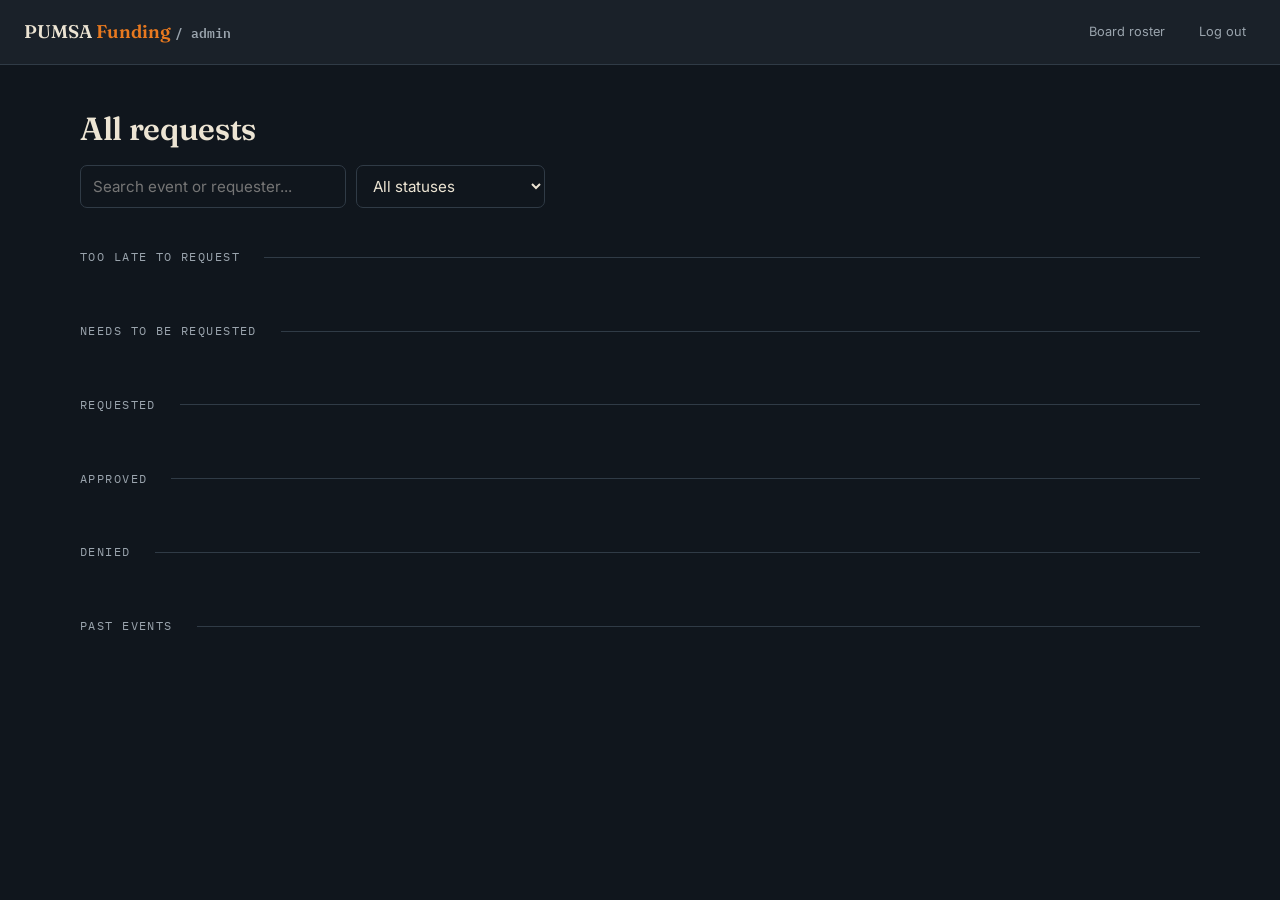
==== admin.html @ e8123f0c "Update admin.html" ====
<!DOCTYPE html>
<html lang="en">
<head>
<meta charset="UTF-8">
<meta name="viewport" content="width=device-width, initial-scale=1.0">
<title>Admin — PUMSA Funding</title>
<link rel="preconnect" href="https://fonts.googleapis.com">
<link href="https://fonts.googleapis.com/css2?family=Fraunces:wght@500;600;700&family=Inter:wght@400;500;600;700&family=IBM+Plex+Mono:wght@400;500;700&display=swap" rel="stylesheet">
<link rel="stylesheet" href="css/style.css">
</head>
<body>

<div class="topbar">
  <a href="admin.html" class="word">PUMSA <span>Funding</span> <span class="mono small" style="color:var(--paper-dim)">/ admin</span></a>
  <div class="who">
    <button class="btn-ghost" style="cursor:pointer; font-family:var(--sans); font-size:0.8rem;" id="toggleRoster">Board roster</button>
    <button class="btn-ghost" style="cursor:pointer; font-family:var(--sans); font-size:0.8rem;" onclick="Session_.logout()">Log out</button>
  </div>
</div>

<div class="wrap-wide">
  <h1 style="margin-top:8px;">All requests</h1>
  <div id="errorBox" class="error-box" style="display:none;"></div>

  <div id="rosterCard" class="card" style="display:none; margin-bottom:24px;">
    <h3>Board members</h3>
    <div class="row3" style="align-items:end;">
      <div class="field" style="margin-bottom:0;"><label>Name</label><input type="text" id="newName"></div>
      <div class="field" style="margin-bottom:0;"><label>Code</label><input type="text" id="newCode" placeholder="e.g. sp1282"></div>
      <div class="field" style="margin-bottom:0;"><label>Email (for reminders)</label><input type="email" id="newEmail"></div>
    </div>
    <button class="btn btn-outline" id="addMemberBtn" style="margin-top:12px;">+ Add board member</button>
    <div id="rosterError" class="error-box" style="display:none; margin-top:14px;"></div>
    <table class="admin-table" style="margin-top:18px;">
      <thead><tr><th>Name</th><th>Code</th><th>Email</th><th>Status</th><th></th></tr></thead>
      <tbody id="rosterBody"></tbody>
    </table>
  </div>

  <div class="filters">
    <input type="text" id="searchInput" placeholder="Search event or requester...">
    <select id="statusFilter">
      <option value="">All statuses</option>
      <option>Not Yet Requested</option>
      <option>Requested</option>
      <option>Approved</option>
      <option>Denied</option>
      <option>Too Late to Request</option>
    </select>
  </div>

  <div class="eyebrow">Too late to request <span class="count" id="cnt-toolate"></span></div>
  <div class="entry-list" id="list-toolate"></div>

  <div class="eyebrow">Needs to be requested <span class="count" id="cnt-needs"></span></div>
  <div class="entry-list" id="list-needs"></div>

  <div class="eyebrow">Requested <span class="count" id="cnt-requested"></span></div>
  <div class="entry-list" id="list-requested"></div>

  <div class="eyebrow">Approved <span class="count" id="cnt-approved"></span></div>
  <div class="entry-list" id="list-approved"></div>

  <div class="eyebrow">Denied <span class="count" id="cnt-denied"></span></div>
  <div class="entry-list" id="list-denied"></div>

  <div class="eyebrow">Past events <span class="count" id="cnt-past"></span></div>
  <div class="entry-list" id="list-past"></div>
</div>

<script src="js/config.js"></script>
<script src="js/api.js"></script>
<script src="js/funding-rules.js"></script>
<script src="js/entries.js"></script>
<script>
const admin = Session_.requireAdmin();
let allRequests = [];
let allMembers = [];
let pendingDenial = null;
const STATUS_OPTIONS = ['Not Yet Requested', 'Requested', 'Approved', 'Denied', 'Too Late to Request'];
const LIST_IDS = ['list-toolate', 'list-needs', 'list-requested', 'list-approved', 'list-denied', 'list-past'];

document.getElementById('toggleRoster').onclick = () => {
  const el = document.getElementById('rosterCard');
  el.style.display = el.style.display === 'none' ? 'block' : 'none';
};

function showError(msg) { const e = document.getElementById('errorBox'); e.textContent = msg; e.style.display = 'block'; }

function showLoading() {
  LIST_IDS.forEach(id => {
    document.getElementById(id).innerHTML = '<div class="loading-note"><span class="spinner"></span>Loading…</div>';
  });
  document.getElementById('rosterBody').innerHTML = '<tr><td colspan="5" class="loading-note"><span class="spinner"></span>Loading…</td></tr>';
}

async function loadAll() {
  showLoading();
  try {
    const [reqRes, memRes] = await Promise.all([
      callApi('getAllRequests', admin),
      callApi('getBoardMembers', admin),
    ]);
    allRequests = reqRes.requests;
    allMembers = memRes.members;
    renderRoster();
    applyFiltersAndRender();
  } catch (e) {
    showError(e.message);
    LIST_IDS.forEach(id => { document.getElementById(id).innerHTML = ''; });
  }
}

// ---------- Roster ----------

function renderRoster() {
  document.getElementById('rosterBody').innerHTML = allMembers.map(m => 
    <tr>
      <td>${escapeHtml(m.Name)}</td>
      <td class="mono">${escapeHtml(m.Code)}</td>
      <td>${escapeHtml(m.Email || '—')}</td>
      <td>${m.Active === false || m.Active === 'FALSE' ? '<span class="stamp stamp-toolate">inactive</span>' : '<span class="stamp stamp-approved">active</span>'}</td>
      <td><button class="link-btn" data-code="${escapeHtml(m.Code)}" data-active="${!(m.Active === false || m.Active === 'FALSE')}" onclick="toggleActive(this)">${m.Active === false || m.Active === 'FALSE' ? 'reactivate' : 'deactivate'}</button></td>
    </tr>
  ).join('');
}

async function toggleActive(btn) {
  const code = btn.dataset.code;
  const nowActive = btn.dataset.active === 'true';
  try {
    await callApi('setMemberActive', Object.assign({ code, active: !nowActive }, admin));
    await loadAll();
  } catch (e) { showError(e.message); }
}

document.getElementById('addMemberBtn').onclick = async () => {
  const name = document.getElementById('newName').value.trim();
  const code = document.getElementById('newCode').value.trim();
  const email = document.getElementById('newEmail').value.trim();
  const errBox = document.getElementById('rosterError');
  errBox.style.display = 'none';
  if (!name || !code) { errBox.textContent = 'Name and code are required.'; errBox.style.display = 'block'; return; }
  try {
    await callApi('addBoardMember', Object.assign({ name, code, email }, admin));
    document.getElementById('newName').value = '';
    document.getElementById('newCode').value = '';
    document.getElementById('newEmail').value = '';
    await loadAll();
  } catch (e) { errBox.textContent = e.message; errBox.style.display = 'block'; }
};

// ---------- Requests list ----------

document.getElementById('searchInput').addEventListener('input', applyFiltersAndRender);
document.getElementById('statusFilter').addEventListener('change', applyFiltersAndRender);

function applyFiltersAndRender() {
  const q = document.getElementById('searchInput').value.trim().toLowerCase();
  const statusF = document.getElementById('statusFilter').value;
  const filtered = allRequests.filter(r => {
    if (statusF && r.status !== statusF) return false;
    if (q && !(r.eventName.toLowerCase().includes(q) || r.name.toLowerCase().includes(q) || r.code.toLowerCase().includes(q))) return false;
    return true;
  });
  render(groupRequestsAdmin(filtered));
}

function section(listId, countId, items, emptyMsg, deadlineNote) {
  document.getElementById(countId).textContent = items.length ? '(' + items.length + ')' : '';
  const el = document.getElementById(listId);
  if (!items.length) { el.innerHTML = '<div class="empty-note">' + emptyMsg + '</div>'; return; }
  el.innerHTML = items.map(r => 
    <div>
      <div class="entry" style="cursor:pointer;" onclick="toggleDetail('${r.id}')">${renderEntryHTML(r, { deadlineNote, showRequester: true })}</div>
      <div id="detail-${r.id}" style="display:none; padding:16px 4px 24px 4px; border-bottom:1px solid var(--line);"></div>
    </div>
  ).join('');
}

function render(groups) {
  section('list-toolate', 'cnt-toolate', groups.tooLate, 'Nothing flagged as too late.', true);
  section('list-needs', 'cnt-needs', groups.needsAction, 'Nothing pending.', true);
  section('list-requested', 'cnt-requested', groups.requested, 'Nothing currently requested.', false);
  section('list-approved', 'cnt-approved', groups.approved, 'Nothing approved yet.', false);
  section('list-denied', 'cnt-denied', groups.denied, 'Nothing denied.', false);
  section('list-past', 'cnt-past', groups.past, 'No past events yet.', false);
}

function toggleDetail(id) {
  const el = document.getElementById('detail-' + id);
  const open = el.style.display === 'block';
  document.querySelectorAll('[id^="detail-"]').forEach(d => d.style.display = 'none');
  if (open) return;
  const r = allRequests.find(x => x.id === id);
  el.innerHTML = detailHTML(r);
  el.style.display = 'block';
  document.getElementById('status-' + id).addEventListener('change', e => {
    const newStatus = e.target.value;
    const request = allRequests.find(r => r.id === id);
  
    if (!request) return;
  
    if (newStatus === 'Denied') {
      openDenialModal(id, request.status);
      return;
    }
  document.getElementById('denial-cancel').addEventListener('click', () => {
  if (!pendingDenial) return;

  const { id, previousStatus } = pendingDenial;

  const select = document.getElementById('status-' + id);

  if (select) {
    select.value = previousStatus;
  }

  closeDenialModal();
});

    document.getElementById('denial-confirm').addEventListener('click', async () => {
  if (!pendingDenial) return;

  const reasonInput = document.getElementById('denial-reason');
  const error = document.getElementById('denial-error');

  const reason = reasonInput.value.trim();

  if (!reason) {
    error.textContent = 'Please enter a reason for the denial.';
    error.style.display = 'block';
    reasonInput.focus();
    return;
  }

  const { id } = pendingDenial;

  try {
    await changeStatus(id, 'Denied', reason);
    closeDenialModal();
  } catch (e) {
    error.textContent = e.message || 'Unable to deny this request.';
    error.style.display = 'block';
  }
});
  
    changeStatus(id, newStatus);
});  el.querySelectorAll('.source-checkbox').forEach(cb => cb.addEventListener('change', () => saveFundingSources(id, el)));
}

function detailHTML(r) {
  const itemsHTML = r.items.map(it => {
    const name = it.name || it.desc || '';
    const quantity = it.quantity == null || it.quantity === '' ? 1 : Number(it.quantity);
    const unitCost = it.unitCost == null || it.unitCost === '' ? Number(it.amount || 0) : Number(it.unitCost);
    const total = it.total == null || it.total === '' ? quantity * unitCost : Number(it.total);
    return <div class="between small itemized-admin-line"><span>${escapeHtml(name)} <span class="mono">(${fmtMoney(unitCost)}/count)</span> x ${quantity}</span><span class="mono">= ${fmtMoney(total)}</span></div>;
  }).join('');
  const photoHTML = r.photoUrl ? <p class="small"><a href="${r.photoUrl}" target="_blank" rel="noopener">View uploaded photo →</a></p> : <p class="small">No photo uploaded yet.</p>;
  const alcoholSuggested = suggestsAlcoholInitiative(r.eventDate, r.startTime, r.endTime);

  const sourcesHTML = FUNDING_SOURCES.map(src => {
    const checked = r.fundingSources.includes(src.id);
    const suggestHint = src.id === 'Alcohol Initiative' && alcoholSuggested && !checked
      ? ' <span style="color:var(--orange)">— suggested by date/time</span>' : '';
    return 
      <label class="source-item ${src.locked ? 'locked' : ''}" style="padding:7px 10px;">
        <input type="checkbox" class="source-checkbox" data-id="${src.id}" ${checked ? 'checked' : ''} ${src.locked ? 'disabled' : ''}>
        <div><div class="label" style="font-size:0.85rem;">${src.label}${suggestHint}</div></div>
      </label>;
  }).join('');

  return 
    <div class="row2">
      <div>
        <p class="small" style="margin-bottom:6px;"><strong>Location</strong></p>
        <p class="small">${escapeHtml(r.location) || '—'} ${r.locationReserved ? '<span class="stamp stamp-approved">reserved</span>' : '<span class="stamp stamp-toolate">not reserved</span>'}</p>
        <p class="small" style="margin-bottom:6px;"><strong>Estimated attendance</strong></p>
        <p class="small">${r.estAttendance || '—'}</p>
        <p class="small" style="margin-bottom:6px;"><strong>Approximate schedule</strong></p>
        <p class="small">${escapeHtml(r.schedule) || '—'}</p>
        <p class="small" style="margin-bottom:6px;"><strong>Agenda</strong></p>
        <p class="small">${escapeHtml(r.agenda) || '—'}</p>
        <p class="small" style="margin-bottom:6px;"><strong>Itemized costs</strong></p>
        ${itemsHTML}
      </div>
      <div>
        <div class="field">
          <label>Status</label>
          <select id="status-${r.id}">
            ${STATUS_OPTIONS.map(s => <option ${s === r.status ? 'selected' : ''}>${s}</option>).join('')}
          </select>
        </div>
        ${r.status === 'Denied' && r.denialReason ? 
          <div class="field">
            <label>Reason for denial</label>
            <div class="small" style="padding:10px; background:var(--bg); border-radius:8px;">
              ${escapeHtml(r.denialReason)}
            </div>
          </div>
         : ''}  
          <div class="field">
          <label>Funding sources</label>
          <div class="source-list">${sourcesHTML}</div>
        </div>
        ${photoHTML}
      </div>
    </div>
  ;
}

async function changeStatus(id, status, denialReason = '') {
  try {
    const payload = {
      id: id,
      status: status
    };

    if (status === 'Denied') {
      payload.denialReason = denialReason;
    }

    await callApi(
      'updateStatus',
      Object.assign(payload, admin)
    );

    const r = allRequests.find(x => x.id === id);

    if (r) {
      r.status = status;

      if (status === 'Denied') {
        r.denialReason = denialReason;
      }
    }

    applyFiltersAndRender();
  } catch (e) {
    if (status === 'Denied') {
      throw e;
    }

    showError(e.message);
  }
}
async function saveFundingSources(id, panelEl) {
  const fundingSources = Array.from(panelEl.querySelectorAll('.source-checkbox'))
    .filter(cb => cb.checked)
    .map(cb => cb.dataset.id);
  try {
    await callApi('updateFundingSources', Object.assign({ id, fundingSources }, admin));
    const r = allRequests.find(x => x.id === id);
    r.fundingSources = ['Projects Board', ...fundingSources.filter(s => s !== 'Projects Board')];
  } catch (e) { showError(e.message); }
}

function openDenialModal(id, previousStatus) {
  pendingDenial = {
    id: id,
    previousStatus: previousStatus
  };

  const reasonInput = document.getElementById('denial-reason');
  const error = document.getElementById('denial-error');

  reasonInput.value = '';
  error.textContent = '';
  error.style.display = 'none';

  document.getElementById('denial-modal').style.display = 'flex';

  setTimeout(() => reasonInput.focus(), 0);
}

function closeDenialModal() {
  document.getElementById('denial-modal').style.display = 'none';
  pendingDenial = null;
}
  
loadAll();
</script>
<div id="denial-modal" class="modal-overlay" style="display: none;">
  <div class="modal-card">
    <h2>Deny Funding Request</h2>

    <p>
      Please provide a reason for denying this funding request.
      This reason will be saved and sent to the member by email.
    </p>

    <label for="denial-reason">Reason for denial</label>

    <textarea
      id="denial-reason"
      rows="5"
      placeholder="Enter the reason for denying this request..."
    ></textarea>

    <div id="denial-error" class="error-text" style="display: none;"></div>

    <div class="modal-actions">
      <button type="button" id="denial-cancel" class="secondary-button">
        Cancel
      </button>

      <button type="button" id="denial-confirm" class="danger-button">
        Deny Request
      </button>
    </div>
  </div>
</div>
  
  
</body>
</html>
---- css/style.css ----
:root {
  --ink: #10161d;
  --surface: #1a2129;
  --surface-2: #212a33;
  --line: #303b46;
  --paper: #ece4d3;
  --paper-dim: #9aa4ad;
  --orange: #e8791f;
  --orange-dim: #c96a1c;
  --gold: #e8b32d;
  --green: #4ca771;
  --blue: #6f93b8;
  --red: #d9584a;

  --serif: "Fraunces", Georgia, serif;
  --sans: "Inter", -apple-system, BlinkMacSystemFont, "Segoe UI", sans-serif;
  --mono: "IBM Plex Mono", ui-monospace, "SFMono-Regular", Menlo, monospace;

  --radius: 10px;
  --shadow: 0 10px 30px rgba(0,0,0,0.35);
}

* { box-sizing: border-box; }

html { -webkit-text-size-adjust: 100%; }

body {
  margin: 0;
  background: var(--ink);
  color: var(--paper);
  font-family: var(--sans);
  line-height: 1.5;
  min-height: 100vh;
}

a { color: var(--orange); }

h1, h2, h3 { font-family: var(--serif); font-weight: 600; margin: 0 0 0.4em; letter-spacing: -0.01em; }
h1 { font-size: 2rem; }
h2 { font-size: 1.4rem; }
h3 { font-size: 1.1rem; }

p { margin: 0 0 1em; color: var(--paper-dim); }

.mono { font-family: var(--mono); font-variant-numeric: tabular-nums; }

/* ---------- Layout ---------- */

.wrap { max-width: 880px; margin: 0 auto; padding: 32px 20px 80px; }
.wrap-wide { max-width: 1160px; margin: 0 auto; padding: 32px 20px 80px; }

.topbar {
  display: flex; align-items: center; justify-content: space-between;
  padding: 18px 24px; border-bottom: 1px solid var(--line);
  background: var(--surface);
}
.topbar .word { font-family: var(--serif); font-weight: 600; font-size: 1.15rem; color: var(--paper); text-decoration: none; }
.topbar .word span { color: var(--orange); }
.topbar .who { font-family: var(--mono); font-size: 0.8rem; color: var(--paper-dim); display: flex; align-items: center; gap: 14px; }

.centered-screen {
  min-height: 100vh; display: flex; align-items: center; justify-content: center; padding: 24px;
}

/* ---------- Buttons ---------- */

.btn {
  display: inline-flex; align-items: center; justify-content: center; gap: 8px;
  font-family: var(--sans); font-weight: 600; font-size: 0.92rem;
  padding: 11px 20px; border-radius: 8px; border: 1px solid transparent;
  cursor: pointer; text-decoration: none; transition: transform 0.1s ease, background 0.15s ease;
}
.btn:active { transform: translateY(1px); }
.btn-primary { background: var(--orange); color: #1a1004; }
.btn-primary:hover { background: #f18b30; }
.btn-outline { background: transparent; border-color: var(--line); color: var(--paper); }
.btn-outline:hover { border-color: var(--orange); color: var(--orange); }
.btn-ghost { background: transparent; color: var(--paper-dim); border: none; padding: 6px 10px; }
.btn-ghost:hover { color: var(--paper); }
.btn-danger { background: transparent; color: var(--red); border: 1px solid rgba(217,88,74,0.4); }
.btn-danger:hover { background: rgba(217,88,74,0.12); }
.btn-full { width: 100%; }
.btn:disabled { opacity: 0.45; cursor: not-allowed; }

/* ---------- Cards & forms ---------- */

.card {
  background: var(--surface); border: 1px solid var(--line); border-radius: var(--radius);
  padding: 28px; box-shadow: var(--shadow);
}

.field { margin-bottom: 18px; }
.field label { display: block; font-size: 0.82rem; font-weight: 600; color: var(--paper-dim); margin-bottom: 6px; letter-spacing: 0.01em; }
.field .hint { font-size: 0.78rem; color: var(--paper-dim); margin-top: 5px; }

input[type=text], input[type=date], input[type=time], input[type=number], input[type=password], input[type=email], textarea, select {
  width: 100%; background: var(--ink); border: 1px solid var(--line); border-radius: 7px;
  color: var(--paper); padding: 10px 12px; font-family: var(--sans); font-size: 0.95rem;
}
textarea { resize: vertical; min-height: 90px; }
input:focus, textarea:focus, select:focus { outline: 2px solid var(--orange); outline-offset: 1px; border-color: var(--orange); }

.row2 { display: grid; grid-template-columns: 1fr 1fr; gap: 14px; }
.row3 { display: grid; grid-template-columns: 1fr 1fr 1fr; gap: 14px; }
@media (max-width: 620px) { .row2, .row3 { grid-template-columns: 1fr; } }

.error-box { background: rgba(217,88,74,0.12); border: 1px solid rgba(217,88,74,0.4); color: #f2a89e; padding: 12px 14px; border-radius: 8px; font-size: 0.88rem; margin-bottom: 16px; }
.info-box { background: rgba(111,147,184,0.12); border: 1px solid rgba(111,147,184,0.4); color: #b7cee5; padding: 12px 14px; border-radius: 8px; font-size: 0.88rem; margin-bottom: 16px; }

/* ---------- Section eyebrows (ledger section headers) ---------- */

.eyebrow {
  display: flex; align-items: center; gap: 12px; margin: 40px 0 16px;
  font-family: var(--mono); font-size: 0.74rem; letter-spacing: 0.12em; text-transform: uppercase; color: var(--paper-dim);
}
.eyebrow::after { content: ""; flex: 1; height: 1px; background: var(--line); }
.eyebrow .count { color: var(--orange); }

/* ---------- Request line / entry ---------- */

.entry-list { display: flex; flex-direction: column; }
.entry {
  display: grid; grid-template-columns: 90px 1fr auto; gap: 18px; align-items: center;
  padding: 16px 4px; border-bottom: 1px solid var(--line); text-decoration: none; color: inherit;
}
.entry:hover { background: rgba(255,255,255,0.02); }
.entry:last-child { border-bottom: none; }
.entry .datebox { font-family: var(--mono); font-size: 0.8rem; color: var(--paper-dim); line-height: 1.3; }
.entry .datebox .d { font-size: 1.25rem; color: var(--paper); display: block; }
.entry .main .title { font-weight: 600; margin-bottom: 3px; }
.entry .main .meta { font-size: 0.82rem; color: var(--paper-dim); }
.entry .side { text-align: right; display: flex; flex-direction: column; align-items: flex-end; gap: 6px; }
@media (max-width: 620px) {
  .entry { grid-template-columns: 1fr; gap: 8px; }
  .entry .side { align-items: flex-start; flex-direction: row; }
}

.empty-note { padding: 24px 4px; color: var(--paper-dim); font-size: 0.9rem; font-style: italic; }

/* ---------- Loading state ---------- */

@keyframes pumsa-spin { to { transform: rotate(360deg); } }
.loading-note {
  padding: 20px 4px; display: flex; align-items: center; gap: 10px;
  color: var(--paper-dim); font-size: 0.85rem; font-family: var(--mono);
}
.spinner {
  width: 15px; height: 15px; border: 2px solid var(--line); border-top-color: var(--orange);
  border-radius: 50%; animation: pumsa-spin 0.7s linear infinite; flex-shrink: 0;
}

/* ---------- Stamp-style status badges ---------- */

.stamp {
  display: inline-block; font-family: var(--mono); font-size: 0.68rem; font-weight: 700;
  letter-spacing: 0.06em; text-transform: uppercase; padding: 4px 9px; border-radius: 4px; border: 1.5px solid currentColor;
  white-space: nowrap;
}
.stamp-pending { color: var(--gold); }
.stamp-requested { color: var(--blue); }
.stamp-approved { color: var(--green); }
.stamp-denied { color: var(--red); }
.stamp-toolate { color: var(--red); }

.deadline-flag { font-family: var(--mono); font-size: 0.72rem; color: var(--orange); }

/* ---------- Itemized costs ---------- */

.item-header {
  display: grid;
  grid-template-columns: minmax(180px, 1fr) 80px 120px 110px 34px;
  gap: 10px;
  margin-bottom: 6px;
  padding: 0 10px;
  font-family: var(--mono);
  font-size: 0.7rem;
  letter-spacing: 0.06em;
  text-transform: uppercase;
  color: var(--paper-dim);
}
.item-row {
  display: grid;
  grid-template-columns: minmax(180px, 1fr) 80px 120px 110px 34px;
  gap: 10px;
  margin-bottom: 8px;
  align-items: center;
}
.item-line-total { text-align: right; color: var(--paper); white-space: nowrap; }
.item-row .btn-ghost { justify-self: center; }
.itemized-admin-line { margin: 4px 0; }
@media (max-width: 700px) {
  .item-header, .item-row {
    grid-template-columns: minmax(140px, 1fr) 70px 105px 95px 30px;
    gap: 6px;
  }
}
@media (max-width: 520px) {
  .item-header { display: none; }
  .item-row {
    grid-template-columns: 1fr 70px 30px;
    gap: 6px;
  }
  .item-row .item-name { grid-column: 1; }
  .item-row .item-qty { grid-column: 2; }
  .item-row .item-unit-cost { grid-column: 1; }
  .item-row .item-line-total { grid-column: 2; text-align: right; }
  .item-row .btn-ghost { grid-column: 3; grid-row: 1 / span 2; }
}
.item-total { display: flex; justify-content: space-between; align-items: center; padding: 12px 0 0; font-family: var(--mono); font-size: 1rem; border-top: 1px dashed var(--line); margin-top: 10px; }
.item-total .amt { color: var(--orange); font-weight: 700; font-size: 1.2rem; }

/* ---------- Funding source checkboxes ---------- */

.source-list { display: flex; flex-direction: column; gap: 10px; }
.source-item { display: flex; gap: 10px; align-items: flex-start; padding: 10px 12px; border: 1px solid var(--line); border-radius: 8px; }
.source-item.locked { opacity: 0.75; }
.source-item.suggested { border-color: var(--orange); background: rgba(232,121,31,0.06); }
.source-item input { width: auto; margin-top: 3px; }
.source-item .label { font-weight: 600; font-size: 0.9rem; }
.source-item .note { font-size: 0.78rem; color: var(--paper-dim); }

/* ---------- Admin table ---------- */

.admin-table { width: 100%; border-collapse: collapse; font-size: 0.88rem; }
.admin-table th { text-align: left; font-family: var(--mono); font-size: 0.7rem; letter-spacing: 0.08em; text-transform: uppercase; color: var(--paper-dim); padding: 8px 10px; border-bottom: 1px solid var(--line); }
.admin-table td { padding: 10px; border-bottom: 1px solid var(--line); vertical-align: top; }
.admin-table tr:hover td { background: rgba(255,255,255,0.02); }

.filters { display: flex; gap: 10px; flex-wrap: wrap; margin-bottom: 18px; }
.filters select, .filters input { width: auto; }

.tag { display: inline-block; background: var(--surface-2); border: 1px solid var(--line); border-radius: 5px; padding: 2px 7px; font-size: 0.72rem; font-family: var(--mono); margin: 2px 4px 2px 0; color: var(--paper-dim); }

/* ---------- Misc ---------- */

.stack { display: flex; flex-direction: column; gap: 10px; }
.between { display: flex; align-items: center; justify-content: space-between; gap: 12px; }
.small { font-size: 0.82rem; color: var(--paper-dim); }
.link-btn { background: none; border: none; color: var(--orange); cursor: pointer; font-size: 0.85rem; padding: 0; }
img.event-photo { width: 100%; border-radius: 8px; margin-top: 10px; border: 1px solid var(--line); }

::selection { background: var(--orange); color: #1a1004; }

.modal-overlay {
  position: fixed;
  inset: 0;
  background: rgba(0, 0, 0, 0.45);
  display: flex;
  align-items: center;
  justify-content: center;
  z-index: 1000;
  padding: 20px;
}

.modal-card {
  width: min(520px, 100%);
  background: white;
  border-radius: 12px;
  padding: 24px;
  box-shadow: 0 20px 60px rgba(0, 0, 0, 0.25);
}

.modal-card h2 {
  margin-top: 0;
}

.modal-card textarea {
  width: 100%;
  box-sizing: border-box;
  resize: vertical;
  margin-top: 8px;
  margin-bottom: 8px;
  padding: 10px;
  border: 1px solid #ccc;
  border-radius: 6px;
  font: inherit;
}

.modal-actions {
  display: flex;
  justify-content: flex-end;
  gap: 10px;
  margin-top: 16px;
}

.error-text {
  color: #b42318;
  margin-top: 4px;
}
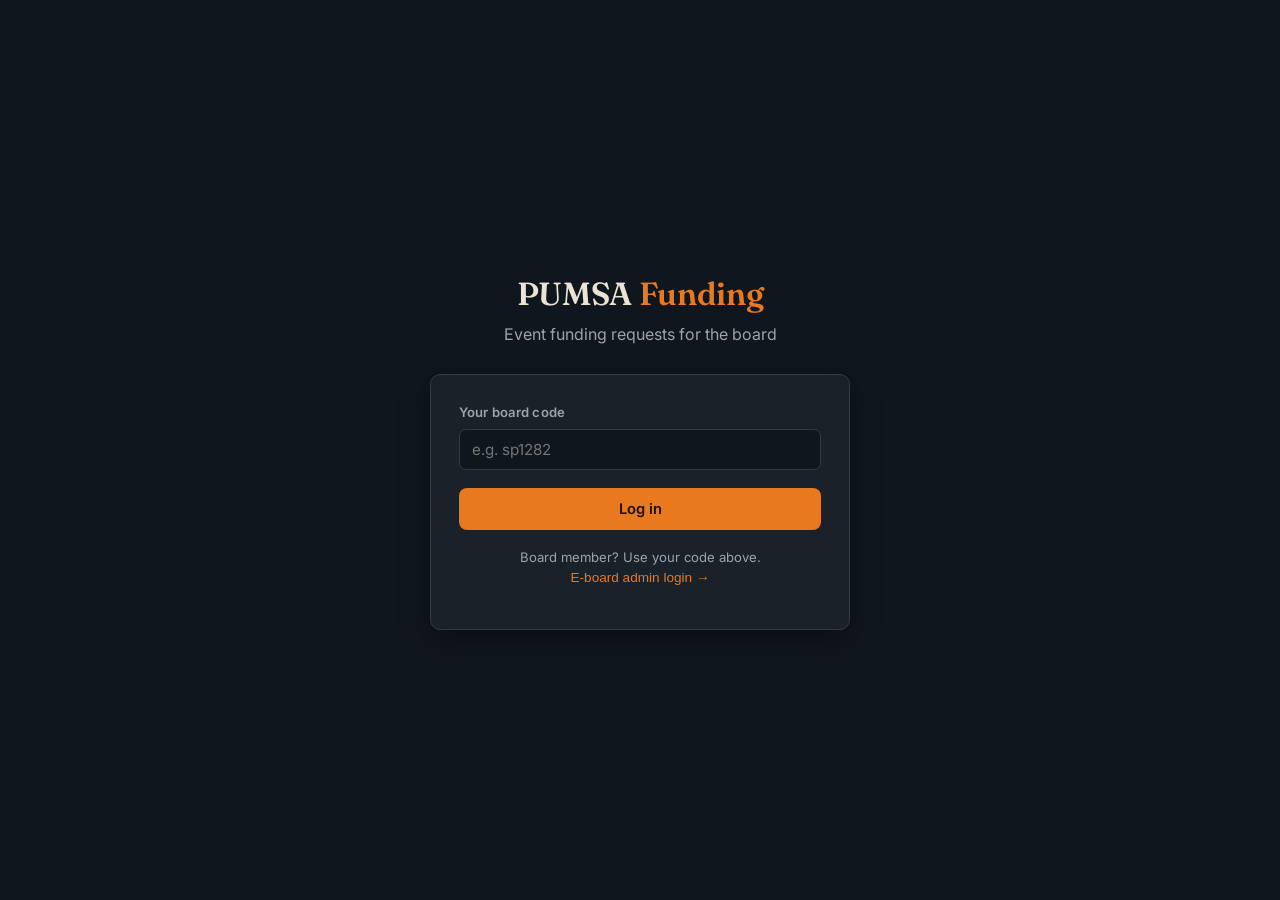
==== commit 3ea4053a: "Update admin.html" ====
--- a/admin.html
+++ b/admin.html
@@ -114,7 +114,7 @@
 // ---------- Roster ----------
 
 function renderRoster() {
-  document.getElementById('rosterBody').innerHTML = allMembers.map(m => 
+  document.getElementById('rosterBody').innerHTML = allMembers.map(m => `
     <tr>
       <td>${escapeHtml(m.Name)}</td>
       <td class="mono">${escapeHtml(m.Code)}</td>
@@ -122,7 +122,7 @@
       <td>${m.Active === false || m.Active === 'FALSE' ? '<span class="stamp stamp-toolate">inactive</span>' : '<span class="stamp stamp-approved">active</span>'}</td>
       <td><button class="link-btn" data-code="${escapeHtml(m.Code)}" data-active="${!(m.Active === false || m.Active === 'FALSE')}" onclick="toggleActive(this)">${m.Active === false || m.Active === 'FALSE' ? 'reactivate' : 'deactivate'}</button></td>
     </tr>
-  ).join('');
+  `).join('');
 }
 
 async function toggleActive(btn) {
@@ -170,12 +170,12 @@
   document.getElementById(countId).textContent = items.length ? '(' + items.length + ')' : '';
   const el = document.getElementById(listId);
   if (!items.length) { el.innerHTML = '<div class="empty-note">' + emptyMsg + '</div>'; return; }
-  el.innerHTML = items.map(r => 
+  el.innerHTML = items.map(r => `
     <div>
       <div class="entry" style="cursor:pointer;" onclick="toggleDetail('${r.id}')">${renderEntryHTML(r, { deadlineNote, showRequester: true })}</div>
       <div id="detail-${r.id}" style="display:none; padding:16px 4px 24px 4px; border-bottom:1px solid var(--line);"></div>
     </div>
-  ).join('');
+  `).join('');
 }
 
 function render(groups) {
@@ -255,23 +255,23 @@
     const quantity = it.quantity == null || it.quantity === '' ? 1 : Number(it.quantity);
     const unitCost = it.unitCost == null || it.unitCost === '' ? Number(it.amount || 0) : Number(it.unitCost);
     const total = it.total == null || it.total === '' ? quantity * unitCost : Number(it.total);
-    return <div class="between small itemized-admin-line"><span>${escapeHtml(name)} <span class="mono">(${fmtMoney(unitCost)}/count)</span> x ${quantity}</span><span class="mono">= ${fmtMoney(total)}</span></div>;
+    return `<div class="between small itemized-admin-line"><span>${escapeHtml(name)} <span class="mono">(${fmtMoney(unitCost)}/count)</span> x ${quantity}</span><span class="mono">= ${fmtMoney(total)}</span></div>`;
   }).join('');
-  const photoHTML = r.photoUrl ? <p class="small"><a href="${r.photoUrl}" target="_blank" rel="noopener">View uploaded photo →</a></p> : <p class="small">No photo uploaded yet.</p>;
+  const photoHTML = r.photoUrl ? `<p class="small"><a href="${r.photoUrl}" target="_blank" rel="noopener">View uploaded photo →</a></p>` : `<p class="small">No photo uploaded yet.</p>`;
   const alcoholSuggested = suggestsAlcoholInitiative(r.eventDate, r.startTime, r.endTime);
 
   const sourcesHTML = FUNDING_SOURCES.map(src => {
     const checked = r.fundingSources.includes(src.id);
     const suggestHint = src.id === 'Alcohol Initiative' && alcoholSuggested && !checked
       ? ' <span style="color:var(--orange)">— suggested by date/time</span>' : '';
-    return 
+    return `
       <label class="source-item ${src.locked ? 'locked' : ''}" style="padding:7px 10px;">
         <input type="checkbox" class="source-checkbox" data-id="${src.id}" ${checked ? 'checked' : ''} ${src.locked ? 'disabled' : ''}>
         <div><div class="label" style="font-size:0.85rem;">${src.label}${suggestHint}</div></div>
-      </label>;
+      </label>`;
   }).join('');
 
-  return 
+  return `
     <div class="row2">
       <div>
         <p class="small" style="margin-bottom:6px;"><strong>Location</strong></p>
@@ -289,17 +289,18 @@
         <div class="field">
           <label>Status</label>
           <select id="status-${r.id}">
-            ${STATUS_OPTIONS.map(s => <option ${s === r.status ? 'selected' : ''}>${s}</option>).join('')}
+            ${STATUS_OPTIONS.map(s => `<option ${s === r.status ? 'selected' : ''}>${s}</option>`).join('')}
           </select>
         </div>
-        ${r.status === 'Denied' && r.denialReason ? 
+        ${r.status === 'Denied' && r.denialReason ? `
           <div class="field">
             <label>Reason for denial</label>
             <div class="small" style="padding:10px; background:var(--bg); border-radius:8px;">
               ${escapeHtml(r.denialReason)}
             </div>
           </div>
-         : ''}  
+        ` : ''}
+                
           <div class="field">
           <label>Funding sources</label>
           <div class="source-list">${sourcesHTML}</div>
@@ -307,7 +308,7 @@
         ${photoHTML}
       </div>
     </div>
-  ;
+  `;
 }
 
 async function changeStatus(id, status, denialReason = '') {
